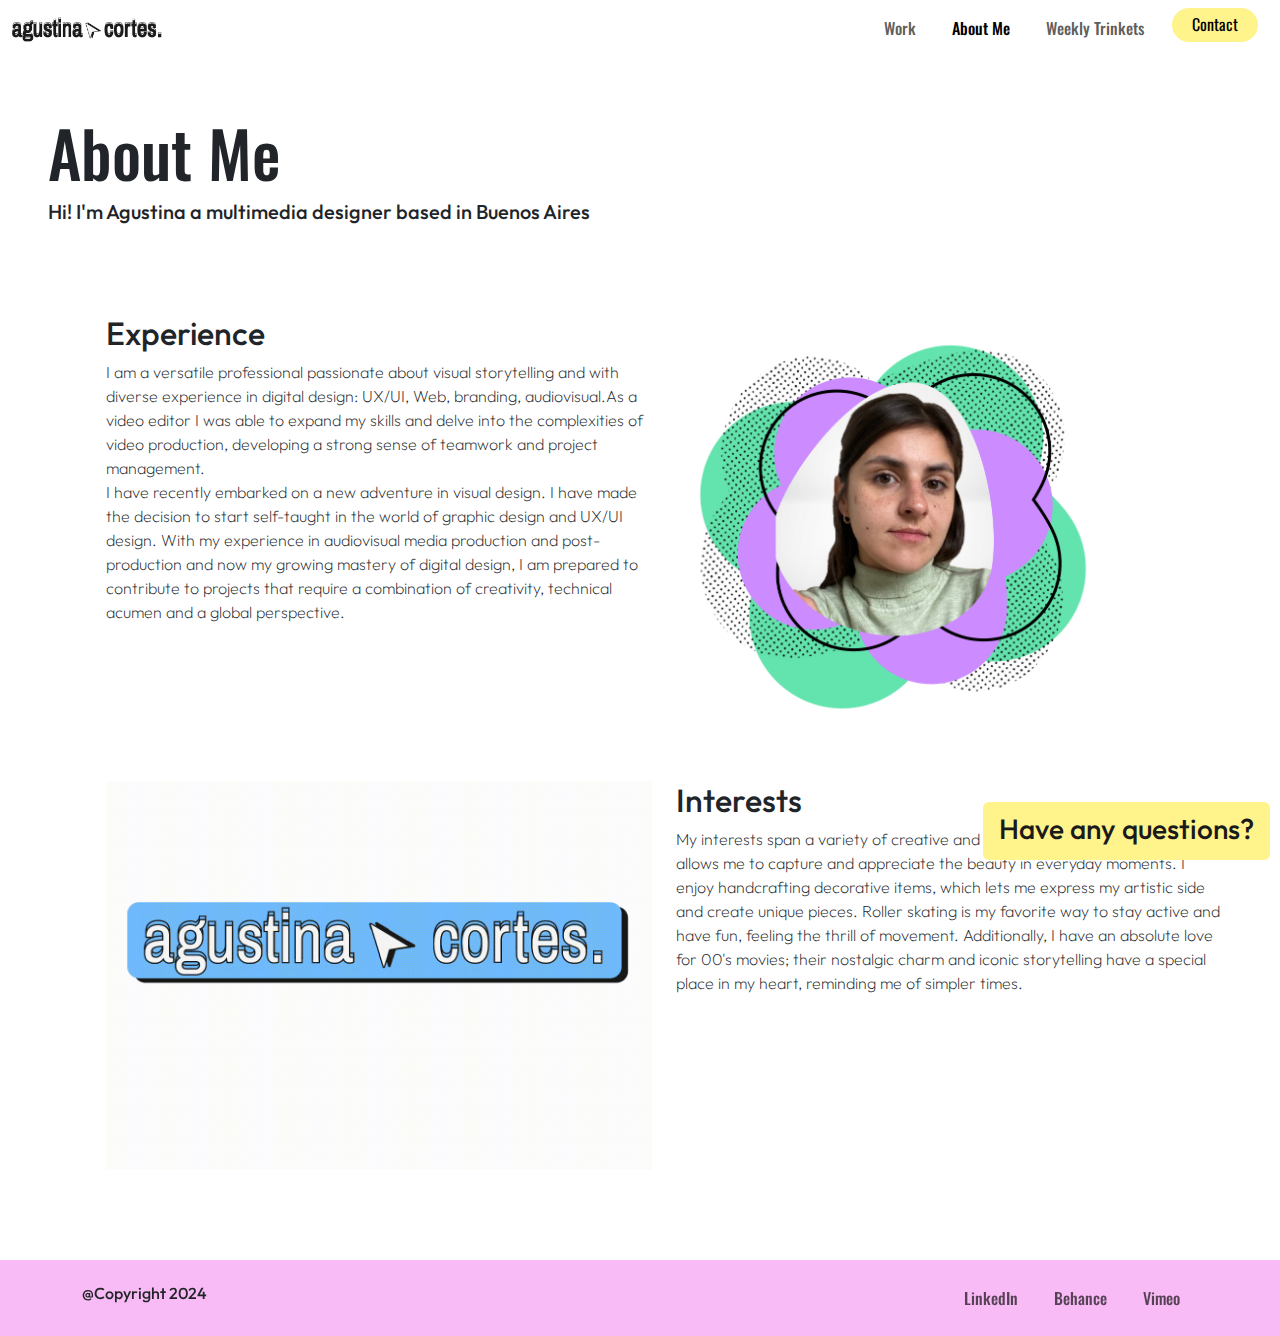
==== pages/aboutme.html @ 9999b574 "reentrega 2" ====
<!DOCTYPE html>
<html lang="en">
<head>
    <meta charset="UTF-8">
    <meta name="viewport" content="width=device-width, initial-scale=1.0">
    <title>AgustinaCortesPortfolio</title>
    <link rel="stylesheet" href="/styles/styles.css">
    <link rel="shortcut icon" href="/images/favicon1.png" type="image/x-icon">
      <!--link bootstrap css-->
      <link href="https://cdn.jsdelivr.net/npm/bootstrap@5.3.3/dist/css/bootstrap.min.css" rel="stylesheet" integrity="sha384-QWTKZyjpPEjISv5WaRU9OFeRpok6YctnYmDr5pNlyT2bRjXh0JMhjY6hW+ALEwIH" crossorigin="anonymous">
    
</head>


<body>
    <header>
      <nav class="navbar navbar-expand-lg">
        <div class="container-fluid">
          <a class="navbar-brand" href="/index.html">
            <img src="/images/logoac.png" alt="Portfolio" width="150">
          </a>
          <button class="navbar-toggler" type="button" data-bs-toggle="collapse" data-bs-target="#navbarNav" aria-controls="navbarNav" aria-expanded="false" aria-label="Toggle navigation">
            <span class="navbar-toggler-icon"></span>
          </button>
          <div class="collapse navbar-collapse" id="navbarNav">
            <ul class="navbar-nav ms-auto">
              <li class="nav-item">
                <a class="nav-link"  href="/index.html">Work</a>
              </li>
              <li class="nav-item">
                <a class="nav-link active" aria-current="page" href="./aboutme.html">About Me</a>
              </li>
              <li class="nav-item">
                <a class="nav-link" href="./trinkets.html">Weekly Trinkets</a>
              </li>
              <li class="nav-item">
                <a class="nav-linkbtn"   href="./contact.html"><button class="contact-btn">Contact</button></a>
              </li>
            </ul>
          </div>
        </div>
      </nav>
      <section class="headline ms-5 mt-5">
            
        About Me
    
        <h5>Hi! I'm Agustina a multimedia designer based in Buenos Aires</h5>

      </section>
    </header>

    <main class="margin-section ms-5">
      <div class="container">
        <div class="row mb-5">
          <article class="col col-lg-6 col-sm-md-10 " >
          <h2>Experience</h2>
          <p>I am a versatile professional passionate about visual storytelling and with diverse experience in digital design: UX/UI, Web, branding, audiovisual.As a video editor I was able to expand my skills and delve into the complexities of video production, developing a strong sense of teamwork and project management. <br> I have recently embarked on a new adventure in visual design. I have made the decision to start self-taught in the world of graphic design and UX/UI design. With my experience in audiovisual media production and post-production and now my growing mastery of digital design, I am prepared to contribute to projects that require a combination of creativity, technical acumen and a global perspective.</p>
          </article>
          <img id="profile" class="col col-lg-5 col-sm-md-10" src="/images/aboutme.png" alt="profilpic" width="50%">
        </div>
        <div id="Interests" class="row mt-5">
          <img  class="col-sm-md-10 col-lg-6" src="/images/giffabout.gif" alt="gif">
          <article class=" col-sm-md-10 col-lg-6 ">
           <h2>Interests</h2>
          <p>
          My interests span a variety of creative and active pursuits. Photography allows me to capture and appreciate the beauty in everyday moments. I enjoy handcrafting decorative items, which lets me express my artistic side and create unique pieces. Roller skating is my favorite way to stay active and have fun, feeling the thrill of movement. Additionally, I have an absolute love for 00's movies; their nostalgic charm and iconic storytelling have a special place in my heart, reminding me of simpler times.
          </p>
         </article>
        </div>
      </div>

    </main>


    <footer>
      <nav class="navbar navbar-expand-lg">
        <div class="container">
          <h6>@Copyright 2024</h6>
          <button class="navbar-toggler" type="button" data-bs-toggle="collapse" data-bs-target="#navbarNav" aria-controls="navbarNav" aria-expanded="false" aria-label="Toggle navigation">
            <span class="navbar-toggler-icon"></span>
          </button>
          <div class="collapse navbar-collapse" id="navbarNav">
            <ul class="navbar-nav ms-auto">
              <li class="nav-item">
                <a class="nav-link"
                  href="https://www.linkedin.com/in/agustina-cortes1129/"
                  target="_blank">LinkedIn</a>
              </li>
              <li class="nav-item">
                <a class="nav-link"
                  href="https://www.behance.net/agustinacorts1"
                  target="_blank">Behance</a>
              </li>
              <li class="nav-item">
                <a class="nav-link"
                  href="https://vimeo.com/agustinacortes"
                  target="_blank">Vimeo</a>
              </li>
            </ul>
          </div>
        </div>
      </nav>
      <a href="./contact.html"><button class="float"><h3>Have any questions?</h3></button></a>
      </footer>
      
        <!--link bootstrap js-->
    <script src="https://cdn.jsdelivr.net/npm/bootstrap@5.3.3/dist/js/bootstrap.bundle.min.js" integrity="sha384-YvpcrYf0tY3lHB60NNkmXc5s9fDVZLESaAA55NDzOxhy9GkcIdslK1eN7N6jIeHz" crossorigin="anonymous"></script>
</body>
</html>
---- styles/styles.css ----
@import url('https://fonts.googleapis.com/css2?family=Oswald:wght@200..700&family=Outfit:wght@100..900&display=swap');

* {
    margin: 0;
    padding: 0;
    box-sizing: border-box; 
}

<!--Tipografia-->
h1 {
    font-family: "Oswald", sans-serif;
    font-weight: 500;
    font-style: normal;
    font-size: 4rem;
}
h2 {
    font-family: "Outfit", sans-serif;
    font-optical-sizing: auto;
    font-weight: 500;
    font-style: normal;
    font-size: 2rem;
} 
h3 {
    font-family: "Outfit", sans-serif;
    font-optical-sizing: auto;
    font-weight: 500;
    font-style: normal;
    font-size: 1.25rem;
}
p {
    font-family: "Outfit", sans-serif;
    font-optical-sizing: auto;
    font-weight: 200;
    font-style: normal;
    font-size: 1rem;
}
h4 {
    text-decoration: none;
    font-family: "Oswald", sans-serif;
    font-optical-sizing: auto;
    font-weight: 500;
    font-style: normal;
    font-size: 1rem; 
}
h5 {
    font-family: "Outfit", sans-serif;
    font-optical-sizing: auto;
    font-weight: 500;
    font-style: normal;
    font-size: 0.75rem;
}
h6 {
    font-family: "Outfit", sans-serif;
    font-optical-sizing: auto;
    font-weight: 500;
    font-style: normal;
    font-size: 0.25rem;
}


.navbar {
    position: sticky;
    top: 0;
    z-index: 1;
}

.nav-item{
    text-decoration: none;
    font-family: "Oswald", sans-serif;
    font-optical-sizing: auto;
    font-weight: 500;
    font-style: normal;
    font-size: 1rem; 
    color: #1a1a1a;
    padding-inline: 10px;
    list-style-type: none;
}
.contact-btn {
    background-color:#FFF38B;
    border: none;
    border-radius: 20px;
    padding-inline: 20px;
    padding-top: 4px;
    padding-bottom: 6px;
}
.nav-linkbtn {
    text-decoration: none;
    font-family: "Oswald", sans-serif;
    font-optical-sizing: auto;
    font-weight: 500;
    font-style: normal;
    font-size: 1rem; 
    color: #1a1a1a;
   
}

.margin-section{
    margin-top: 90px;
    margin-bottom: 90px;
}
.hero {
    height: 70vh;
    background-image: url(/images/banner2.png);
    background-attachment:fixed;
    background-repeat: no-repeat;
    background-size: contain;
   
}
.headline{
    font-family: "Oswald", sans-serif;
    font-weight: 500;
    font-style: normal;
    font-size: 4rem;
}
.arrow-btn {
    margin-top: 100px;
    border: none;
    border-radius: 50%;
    width: 70px;
    height: 70px;
    display: flex;
    padding: 10px;
}
.arrow-btn img {
    width: 100%;
    height: 100%;
    object-fit: cover;
}

#projects {
    gap: 20px;
    text-align: center;
   
}

#card {
    background-color:rgb(212, 213, 213);
    padding: 20px;
    border-radius: 10px;
    display: flex;
    flex-direction: column ;
    gap:8px;
    cursor: pointer;
   justify-content: space-around;
}
.card-link {
    color: #1a1a1a;
    text-decoration: none;
}


#courses { 
    padding: 10px;
    text-align: center;
    text-wrap:balance;
}
#courses img {
    width: 70px;
    padding: 10px;
}


.contactbox {
    background-color:#fdf5ae;
    display: flex;
    flex-direction: column;
    padding-inline: 60px;
    padding-top: 20px;
    padding-bottom: 20px;
    gap:10px;
    margin-top:40px;
    width: 1000px;
}
.form-top {
    display:inline-flex;
    justify-content: space-between;
}
.input {
    display: flex;
    flex-direction: column;
    justify-items: start;
    padding-bottom: 16px;
    width: 45%;
}

input { 
    border: 0;
    border-radius: 3px;
    height: 35px;
}
textarea { 
    border: 0;
    border-radius: 5px;
}
.form-bottom {
    display: flex;
    flex-direction: column;
    justify-items: start;
    padding-bottom: 10px;
    gap:10px;
    font-family: "Outfit", sans-serif;
    font-optical-sizing: auto;
    font-weight: 200;
    font-style: normal;
    font-size: 1rem;
}
#submit {
    background-color:#CC8BFF;
    border: none;
    border-radius: 3px;
    padding-top: 12px;
    padding-bottom: 6px;
    width:100px;
}
#carousel-trinket {
    width: 100vh;
    background-color:#CC8BFF;
    border-radius: 6px;
    padding: 40px;
}
.carousel-caption {
    
    background-color: #1a1a1a;
}
.carousel-link{
    text-decoration: none;
    color: #f8bbf5;

}
#profile {
    width: 40%;
    height: max-content;
}
#interests p {
    text-align: right;
}
.float {
    background-color:#FFF38B;
    border: none;
    border-radius: 6px;
    padding-top: 10px;
    padding-inline:16px;
    padding-bottom: 6px;
    position: fixed;
    bottom: 40px;
    right: 10px;
    text-decoration: none;
    color: #1a1a1a;
}

footer {
    padding: 10px;
    bottom: 0;
    background-color: #f8bbf5;
}
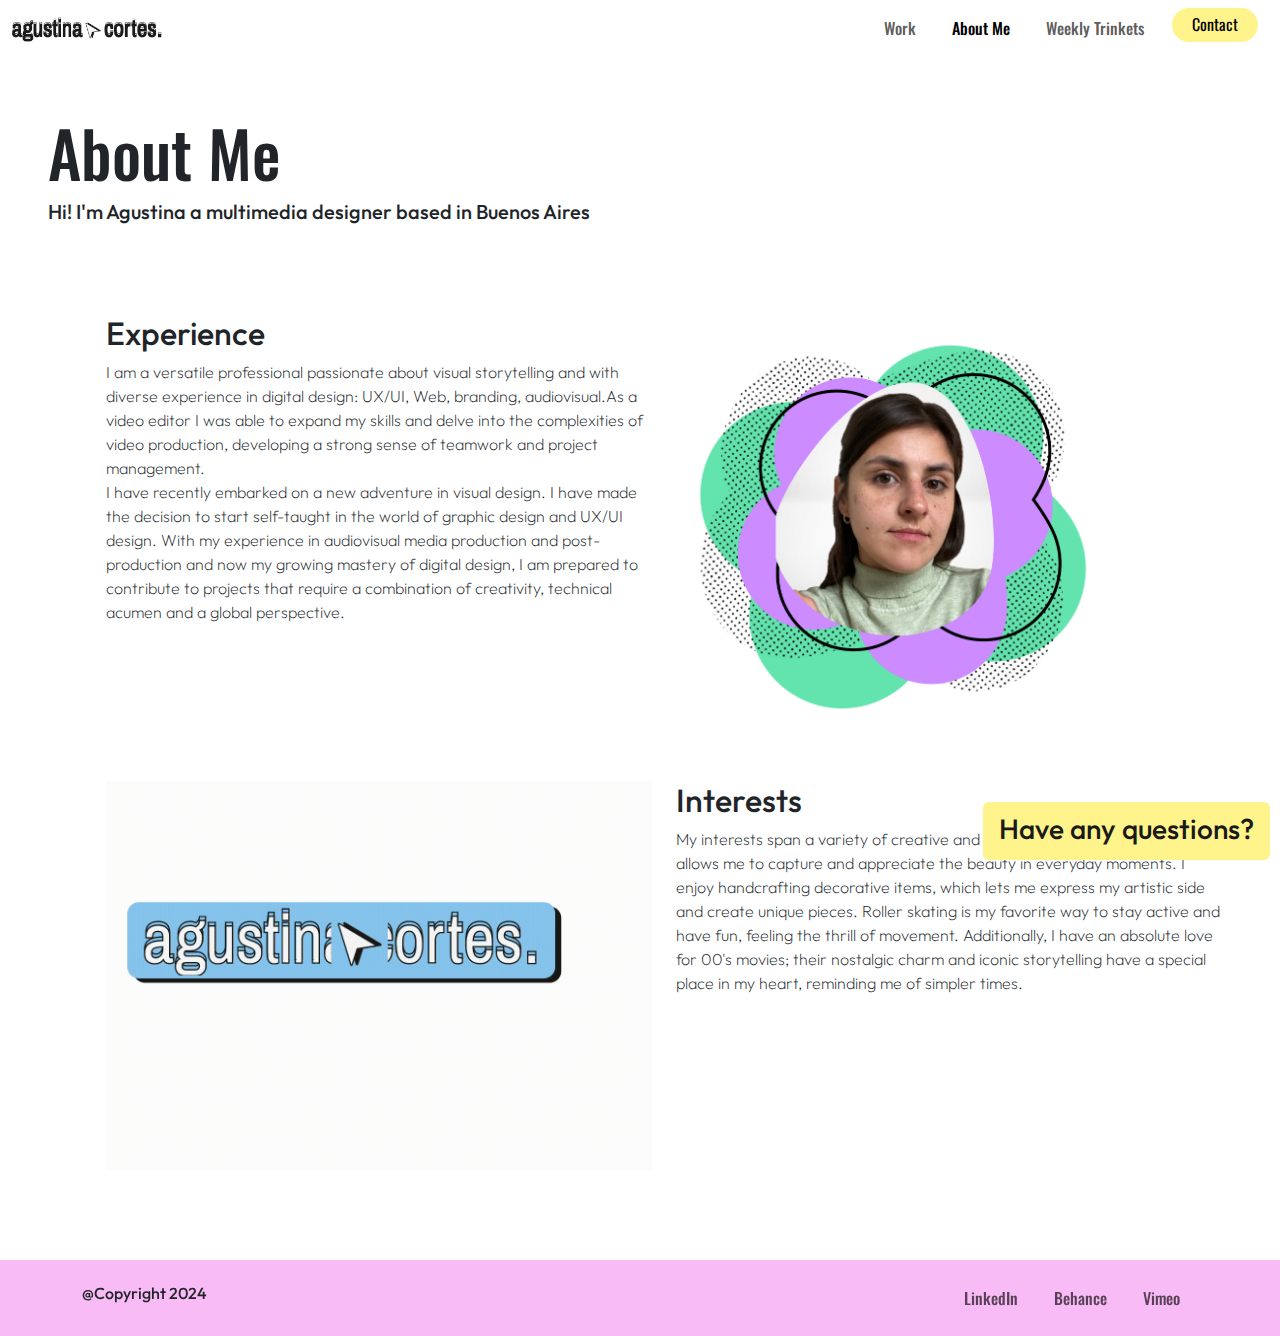
==== commit 07e572c6: "rutas t 2" ====
--- a/pages/aboutme.html
+++ b/pages/aboutme.html
@@ -17,7 +17,7 @@
       <nav class="navbar navbar-expand-lg">
         <div class="container-fluid">
           <a class="navbar-brand" href="/index.html">
-            <img src="/images/logoac.png" alt="Portfolio" width="150">
+            <img src="/images/logoac.png" alt="logo" width="150">
           </a>
           <button class="navbar-toggler" type="button" data-bs-toggle="collapse" data-bs-target="#navbarNav" aria-controls="navbarNav" aria-expanded="false" aria-label="Toggle navigation">
             <span class="navbar-toggler-icon"></span>
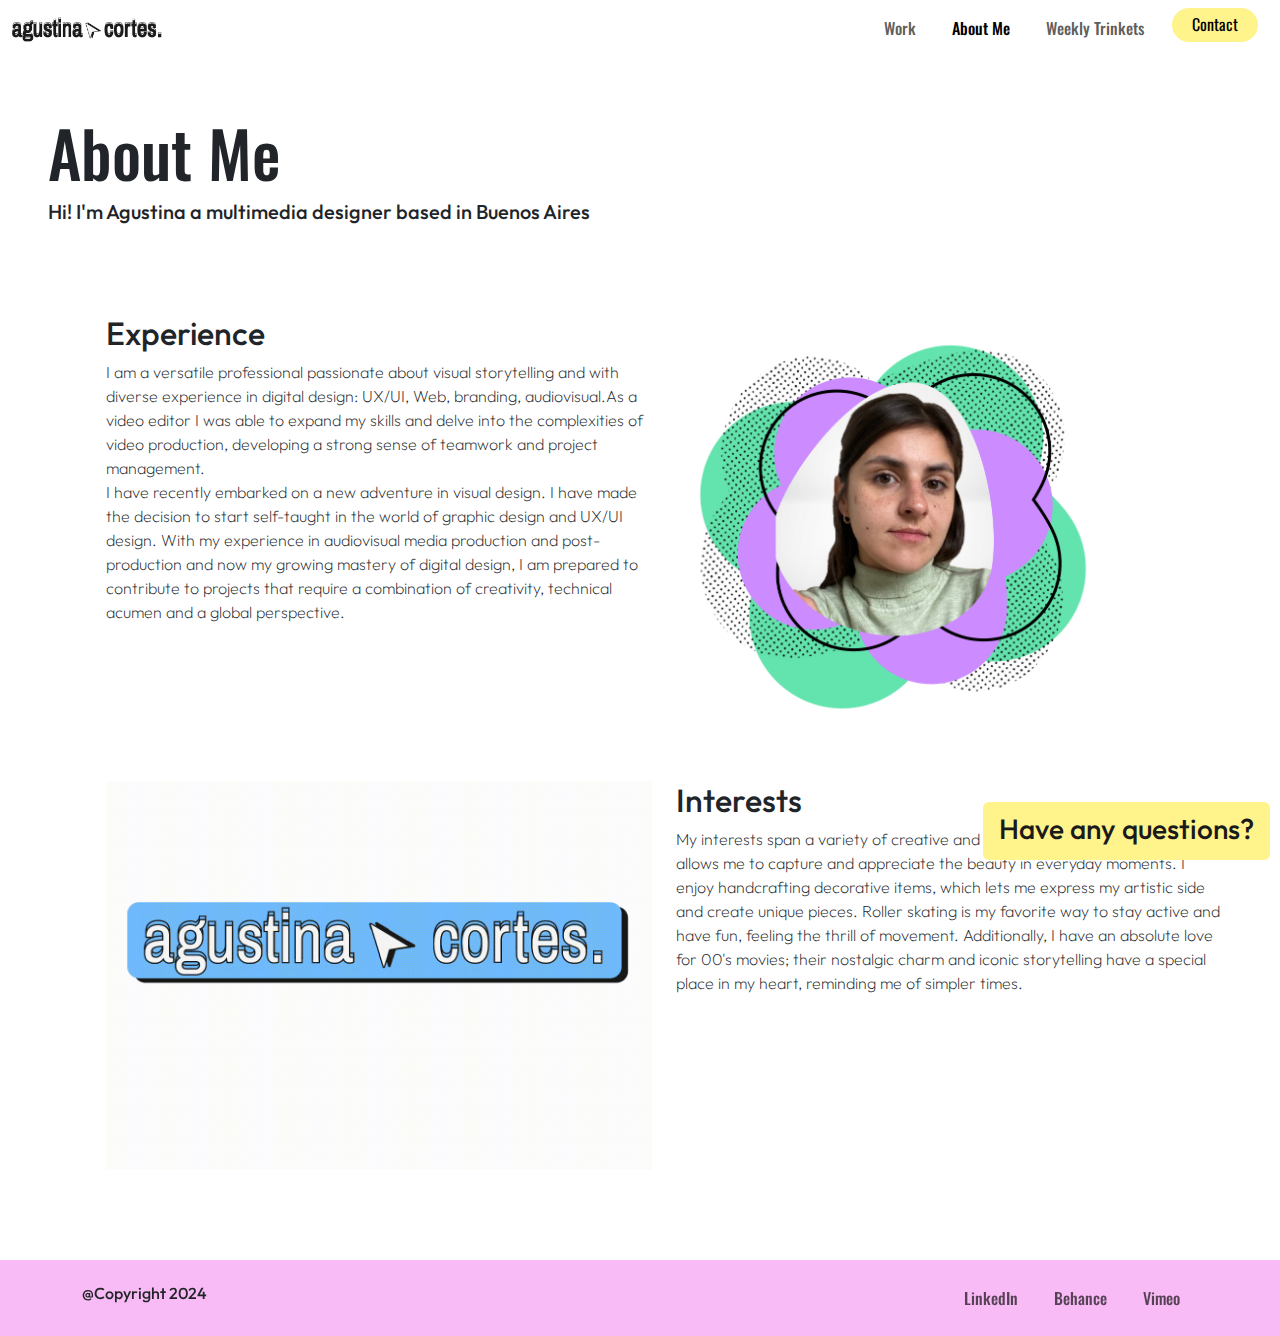
==== commit 4fc4c96f: "rutas 6" ====
--- a/pages/aboutme.html
+++ b/pages/aboutme.html
@@ -4,8 +4,8 @@
     <meta charset="UTF-8">
     <meta name="viewport" content="width=device-width, initial-scale=1.0">
     <title>AgustinaCortesPortfolio</title>
-    <link rel="stylesheet" href="/styles/styles.css">
-    <link rel="shortcut icon" href="/images/favicon1.png" type="image/x-icon">
+    <link rel="stylesheet" href="../styles/styles.css">
+    <link rel="shortcut icon" href="../images/favicon1.png" type="image/x-icon">
       <!--link bootstrap css-->
       <link href="https://cdn.jsdelivr.net/npm/bootstrap@5.3.3/dist/css/bootstrap.min.css" rel="stylesheet" integrity="sha384-QWTKZyjpPEjISv5WaRU9OFeRpok6YctnYmDr5pNlyT2bRjXh0JMhjY6hW+ALEwIH" crossorigin="anonymous">
     
@@ -16,8 +16,8 @@
     <header>
       <nav class="navbar navbar-expand-lg">
         <div class="container-fluid">
-          <a class="navbar-brand" href="/index.html">
-            <img src="/images/logoac.png" alt="logo" width="150">
+          <a class="navbar-brand" href="../index.html">
+            <img src="../images/logoac.png" alt="logo" width="150">
           </a>
           <button class="navbar-toggler" type="button" data-bs-toggle="collapse" data-bs-target="#navbarNav" aria-controls="navbarNav" aria-expanded="false" aria-label="Toggle navigation">
             <span class="navbar-toggler-icon"></span>
@@ -25,16 +25,16 @@
           <div class="collapse navbar-collapse" id="navbarNav">
             <ul class="navbar-nav ms-auto">
               <li class="nav-item">
-                <a class="nav-link"  href="/index.html">Work</a>
+                <a class="nav-link"  href="../index.html">Work</a>
               </li>
               <li class="nav-item">
-                <a class="nav-link active" aria-current="page" href="./aboutme.html">About Me</a>
+                <a class="nav-link active" aria-current="page" href="aboutme.html">About Me</a>
               </li>
               <li class="nav-item">
-                <a class="nav-link" href="./trinkets.html">Weekly Trinkets</a>
+                <a class="nav-link" href="trinkets.html">Weekly Trinkets</a>
               </li>
               <li class="nav-item">
-                <a class="nav-linkbtn"   href="./contact.html"><button class="contact-btn">Contact</button></a>
+                <a class="nav-linkbtn"   href="contact.html"><button class="contact-btn">Contact</button></a>
               </li>
             </ul>
           </div>
@@ -56,10 +56,10 @@
           <h2>Experience</h2>
           <p>I am a versatile professional passionate about visual storytelling and with diverse experience in digital design: UX/UI, Web, branding, audiovisual.As a video editor I was able to expand my skills and delve into the complexities of video production, developing a strong sense of teamwork and project management. <br> I have recently embarked on a new adventure in visual design. I have made the decision to start self-taught in the world of graphic design and UX/UI design. With my experience in audiovisual media production and post-production and now my growing mastery of digital design, I am prepared to contribute to projects that require a combination of creativity, technical acumen and a global perspective.</p>
           </article>
-          <img id="profile" class="col col-lg-5 col-sm-md-10" src="/images/aboutme.png" alt="profilpic" width="50%">
+          <img id="profile" class="col col-lg-5 col-sm-md-10" src="../images/aboutme.png" alt="profilpic" width="50%">
         </div>
         <div id="Interests" class="row mt-5">
-          <img  class="col-sm-md-10 col-lg-6" src="/images/giffabout.gif" alt="gif">
+          <img  class="col-sm-md-10 col-lg-6" src="../images/giffabout.gif" alt="gif">
           <article class=" col-sm-md-10 col-lg-6 ">
            <h2>Interests</h2>
           <p>
@@ -100,7 +100,7 @@
           </div>
         </div>
       </nav>
-      <a href="./contact.html"><button class="float"><h3>Have any questions?</h3></button></a>
+      <a href="contact.html"><button class="float"><h3>Have any questions?</h3></button></a>
       </footer>
       
         <!--link bootstrap js-->
--- a/styles/styles.css
+++ b/styles/styles.css
@@ -100,10 +100,11 @@
 }
 .hero {
     height: 70vh;
-    background-image: url(/images/banner2.png);
+    background-image: url(../images/banner2.png);
     background-attachment:fixed;
     background-repeat: no-repeat;
     background-size: contain;
+    margin-bottom: 50px;
    
 }
 .headline{
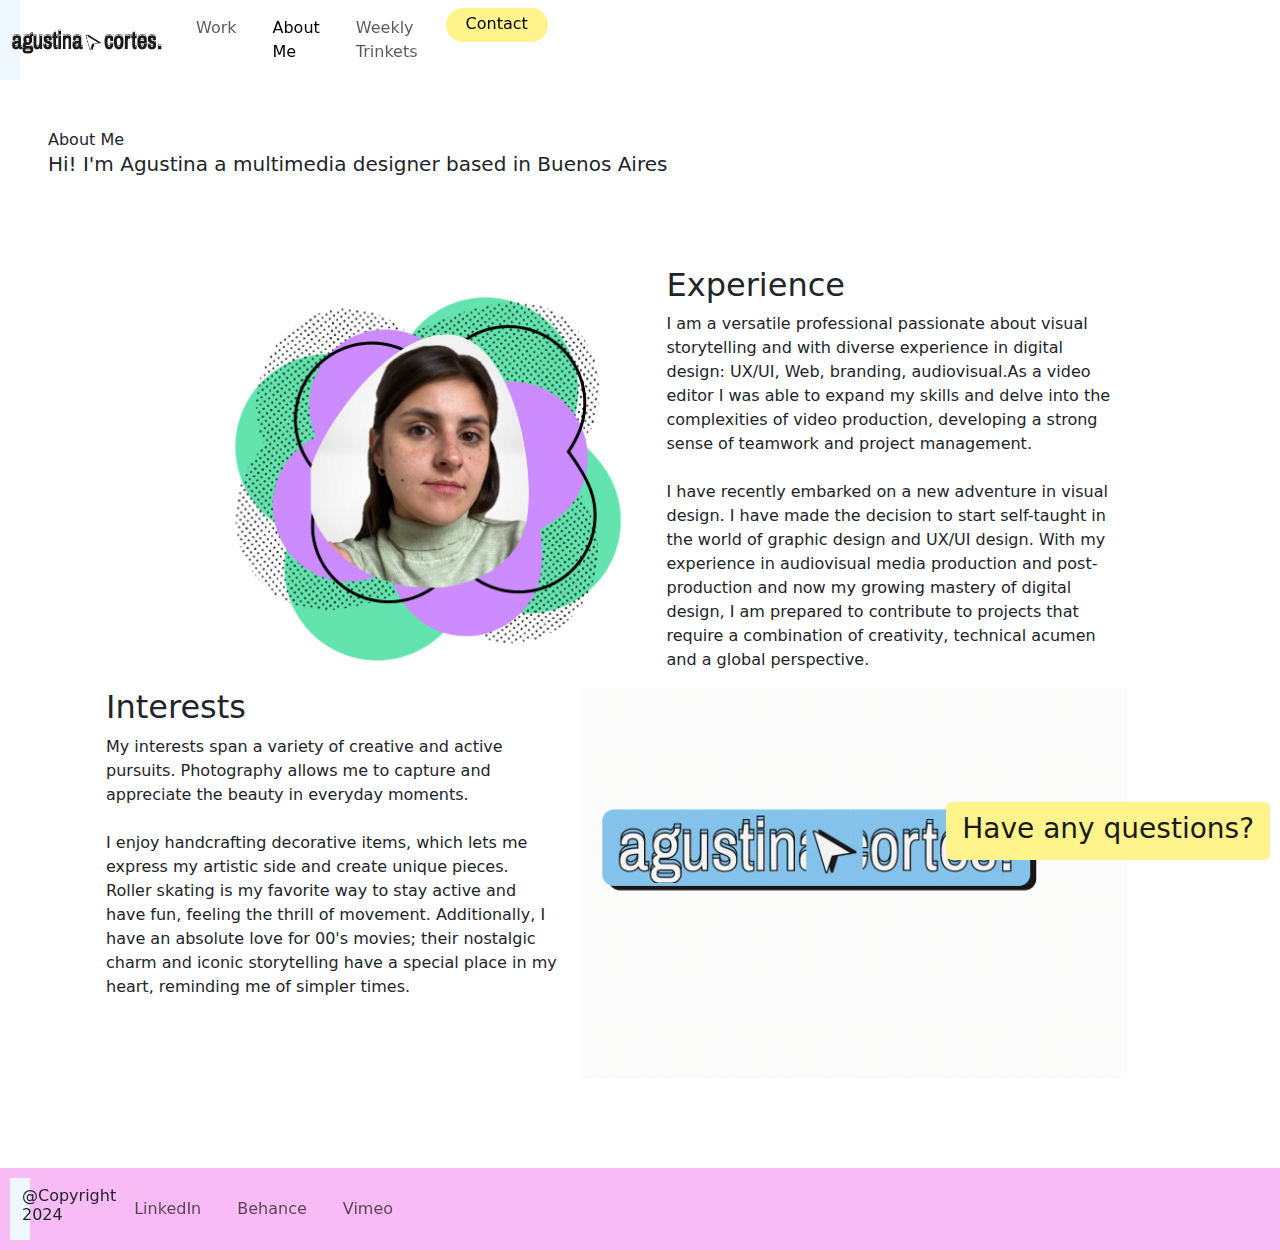
==== commit 9310a085: "sass" ====
--- a/pages/aboutme.html
+++ b/pages/aboutme.html
@@ -4,11 +4,11 @@
     <meta charset="UTF-8">
     <meta name="viewport" content="width=device-width, initial-scale=1.0">
     <title>AgustinaCortesPortfolio</title>
-    <link rel="stylesheet" href="../styles/styles.css">
+    
     <link rel="shortcut icon" href="../images/favicon1.png" type="image/x-icon">
       <!--link bootstrap css-->
       <link href="https://cdn.jsdelivr.net/npm/bootstrap@5.3.3/dist/css/bootstrap.min.css" rel="stylesheet" integrity="sha384-QWTKZyjpPEjISv5WaRU9OFeRpok6YctnYmDr5pNlyT2bRjXh0JMhjY6hW+ALEwIH" crossorigin="anonymous">
-    
+      <link rel="stylesheet" href="../styles/main.css">
 </head>
 
 
@@ -51,21 +51,22 @@
 
     <main class="margin-section ms-5">
       <div class="container">
-        <div class="row mb-5">
-          <article class="col col-lg-6 col-sm-md-10 " >
+        <div class="row justify-content-center">
+          <img id="profile" class="col-lg-6 col-sm-md-10" src="../images/aboutme.png" alt="profilpic" >
+          <article class="col-lg-5 col-sm-md-10 " >
           <h2>Experience</h2>
-          <p>I am a versatile professional passionate about visual storytelling and with diverse experience in digital design: UX/UI, Web, branding, audiovisual.As a video editor I was able to expand my skills and delve into the complexities of video production, developing a strong sense of teamwork and project management. <br> I have recently embarked on a new adventure in visual design. I have made the decision to start self-taught in the world of graphic design and UX/UI design. With my experience in audiovisual media production and post-production and now my growing mastery of digital design, I am prepared to contribute to projects that require a combination of creativity, technical acumen and a global perspective.</p>
+          <p>I am a versatile professional passionate about visual storytelling and with diverse experience in digital design: UX/UI, Web, branding, audiovisual.As a video editor I was able to expand my skills and delve into the complexities of video production, developing a strong sense of teamwork and project management. <br> <br> I have recently embarked on a new adventure in visual design. I have made the decision to start self-taught in the world of graphic design and UX/UI design. With my experience in audiovisual media production and post-production and now my growing mastery of digital design, I am prepared to contribute to projects that require a combination of creativity, technical acumen and a global perspective.</p>
           </article>
-          <img id="profile" class="col col-lg-5 col-sm-md-10" src="../images/aboutme.png" alt="profilpic" width="50%">
         </div>
-        <div id="Interests" class="row mt-5">
-          <img  class="col-sm-md-10 col-lg-6" src="../images/giffabout.gif" alt="gif">
-          <article class=" col-sm-md-10 col-lg-6 ">
+
+        <div id="Interests" class="row">
+          <article class=" col-sm-md-10 col-lg-5 ">
            <h2>Interests</h2>
           <p>
-          My interests span a variety of creative and active pursuits. Photography allows me to capture and appreciate the beauty in everyday moments. I enjoy handcrafting decorative items, which lets me express my artistic side and create unique pieces. Roller skating is my favorite way to stay active and have fun, feeling the thrill of movement. Additionally, I have an absolute love for 00's movies; their nostalgic charm and iconic storytelling have a special place in my heart, reminding me of simpler times.
+          My interests span a variety of creative and active pursuits. Photography allows me to capture and appreciate the beauty in everyday moments. <br><br>I enjoy handcrafting decorative items, which lets me express my artistic side and create unique pieces. Roller skating is my favorite way to stay active and have fun, feeling the thrill of movement. Additionally, I have an absolute love for 00's movies; their nostalgic charm and iconic storytelling have a special place in my heart, reminding me of simpler times.
           </p>
          </article>
+         <img  class="col-sm-md-5 col-lg-6" src="../images/giffabout.gif" alt="gif">
         </div>
       </div>
 
--- a/styles/main.css
+++ b/styles/main.css
@@ -0,0 +1 @@
+@import"https://fonts.googleapis.com/css2?family=Oswald:wght@200..700&family=Outfit:wght@100..900&display=swap";*{margin:0;padding:0;box-sizing:border-box}*::-moz-selection{background-color:#1a1a1a;color:#cc8bff}*::selection{background-color:#1a1a1a;color:#cc8bff}.navbar{position:sticky;top:0;z-index:1;background-color:#f0f8ff;width:20px}.navbar li{text-decoration:none;font-family:"Oswald",sans-serif,500,normal,1rem;color:#1a1a1a;padding-inline:10px;list-style-type:none}.navbar li .nav-linkbtn{text-decoration:none;font-family:"Oswald",sans-serif,500,normal,1rem;color:#1a1a1a}.navbar li .nav-linkbtn .contact-btn{background-color:#fff38b;border:none;border-radius:20px;padding-inline:20px;padding-top:4px;padding-bottom:6px}.navbar .navbar-toggler{border:none}.hero{height:80vh;background-image:url(../images/banner2.png);background-attachment:fixed;background-repeat:no-repeat;background-size:contain;margin-bottom:50px}.hero .headline{font-family:"Oswald",sans-serif,500,normal,6rem}.hero .arrow-btn{margin-top:100px;border:none;border-radius:50%;width:70px;height:70px;display:flex;padding:10px}.hero .arrow-btn img{width:100%;height:100%;-o-object-fit:cover;object-fit:cover}#projects{gap:20px;text-align:center}#projects #card{background-color:#fff38b;padding:20px;border-radius:10px;display:flex;flex-direction:column;gap:8px;cursor:pointer;justify-content:space-around}#projects #card a{color:#1a1a1a;text-decoration:none}.margin-section{margin-top:90px;margin-bottom:90px}.margin-section #courses{padding:10px;text-align:center;text-wrap:balance}.margin-section #courses img{width:70px;padding:10px}.contactbox{background-color:#fff38b;display:flex;flex-direction:column;padding-inline:60px;padding-top:20px;padding-bottom:20px;gap:10px;margin-top:40px;width:1000px}.contactbox .form-top{display:inline-flex;justify-content:space-between}.contactbox .form-top .input{display:flex;flex-direction:column;justify-items:start;padding-bottom:16px;width:45%}.contactbox .form-top input{border:0;border-radius:3px;height:35px}.contactbox .form-bottom{display:flex;flex-direction:column;justify-items:start;padding-bottom:10px;gap:10px}.contactbox .form-bottom textarea{border:0;border-radius:5px}.contactbox .btn-submit{background:#cc8bff;border:none;border-radius:3px;height:50px;padding-top:8px;width:100px;transition:background 1s,color 2s}.contactbox .btn-submit :hover{background:#1a1a1a;color:#cc8bff}footer{padding:10px;bottom:0;background-color:#f8bbf5}footer .float{background-color:#fff38b;border:none;border-radius:6px;padding-top:10px;padding-inline:16px;padding-bottom:6px;position:fixed;bottom:40px;right:10px;text-decoration:none;color:#1a1a1a}#profile{width:40%;height:-moz-max-content;height:max-content}#interests p{text-align:right}#carousel-trinket{width:300vh;background-color:#cc8bff;border-radius:6px;padding:40px}#carousel-trinket .carousel-caption{background-color:#1a1a1a}#carousel-trinket .carousel-caption a{text-decoration:none;color:#f8bbf5}.accordion-img{padding:20px}/*# sourceMappingURL=main.css.map */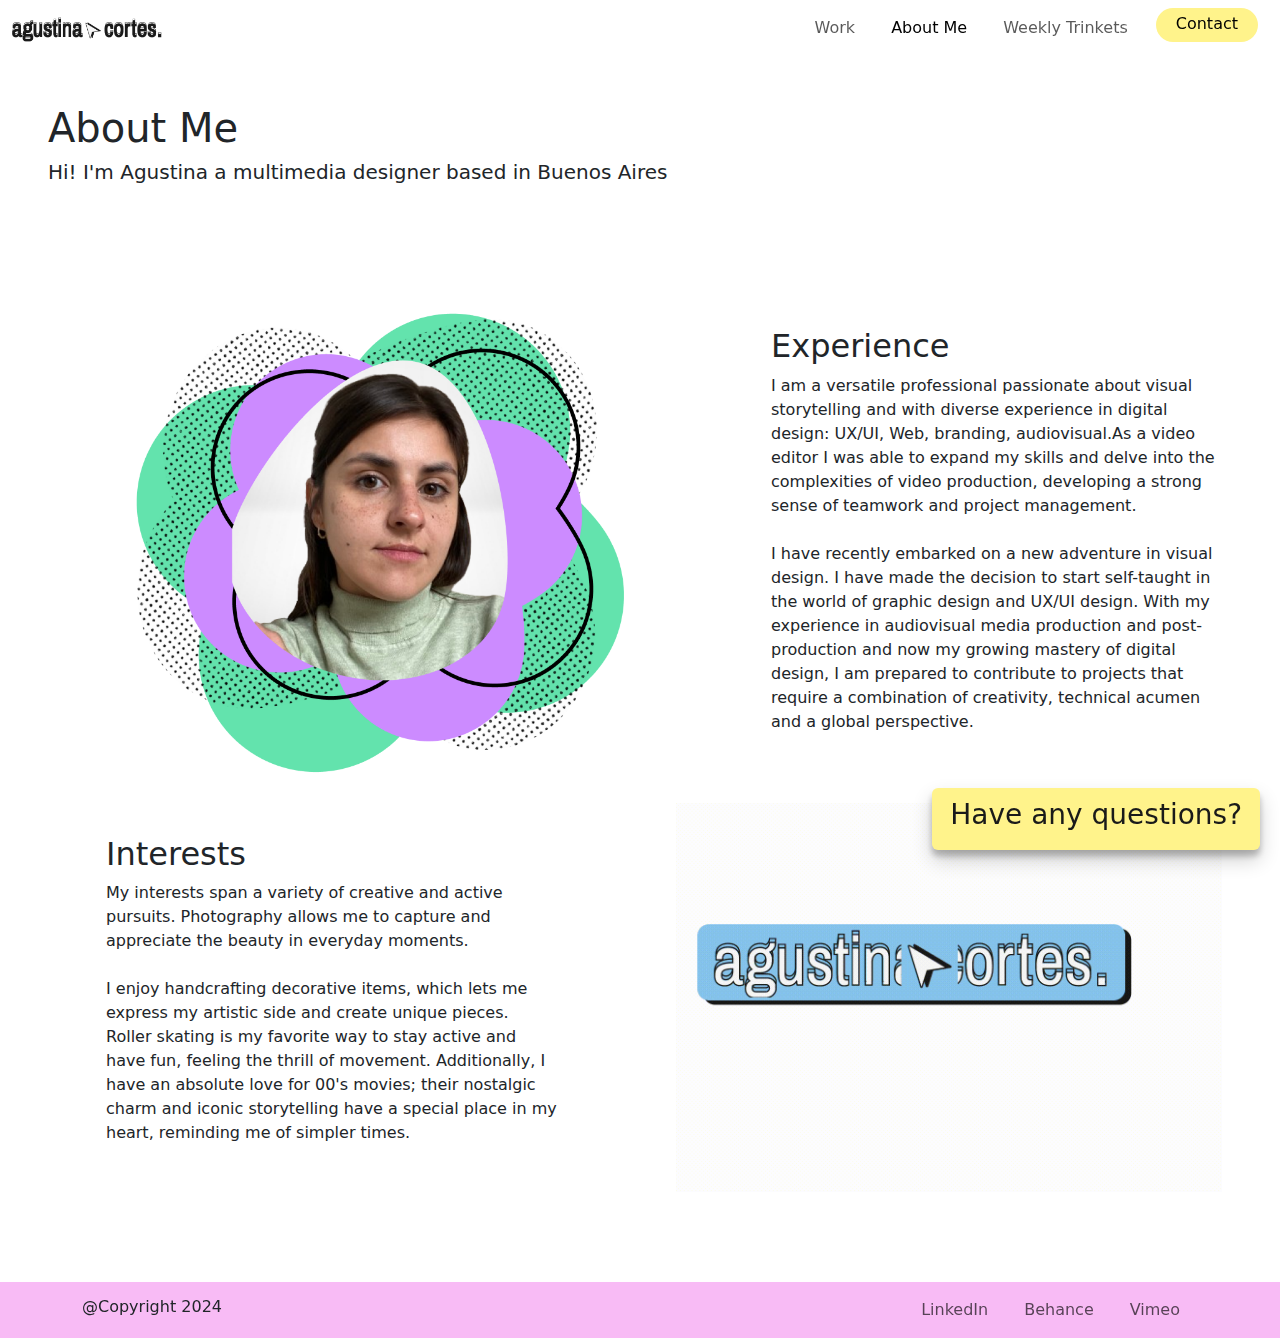
==== commit 5323032f: "animaciones" ====
--- a/pages/aboutme.html
+++ b/pages/aboutme.html
@@ -42,7 +42,7 @@
       </nav>
       <section class="headline ms-5 mt-5">
             
-        About Me
+        <h1>About Me</h1>
     
         <h5>Hi! I'm Agustina a multimedia designer based in Buenos Aires</h5>
 
@@ -51,22 +51,26 @@
 
     <main class="margin-section ms-5">
       <div class="container">
-        <div class="row justify-content-center">
-          <img id="profile" class="col-lg-6 col-sm-md-10" src="../images/aboutme.png" alt="profilpic" >
-          <article class="col-lg-5 col-sm-md-10 " >
+        <div class="row justify-content-between">
+          <div class="img-profile col-md-6 sm-12 align-items-center">
+          <img class="w-100" id="profile"  src="../images/aboutme.png" alt="profilpic" >
+          </div>
+          <article class="col-md-5 sm-12 d-flex flex-column justify-content-center" >
           <h2>Experience</h2>
           <p>I am a versatile professional passionate about visual storytelling and with diverse experience in digital design: UX/UI, Web, branding, audiovisual.As a video editor I was able to expand my skills and delve into the complexities of video production, developing a strong sense of teamwork and project management. <br> <br> I have recently embarked on a new adventure in visual design. I have made the decision to start self-taught in the world of graphic design and UX/UI design. With my experience in audiovisual media production and post-production and now my growing mastery of digital design, I am prepared to contribute to projects that require a combination of creativity, technical acumen and a global perspective.</p>
           </article>
         </div>
 
-        <div id="Interests" class="row">
-          <article class=" col-sm-md-10 col-lg-5 ">
+        <div id="Interests" class="row justify-content-between">
+          <article class="col-md-5 sm-12 d-flex flex-column justify-content-center">
            <h2>Interests</h2>
           <p>
           My interests span a variety of creative and active pursuits. Photography allows me to capture and appreciate the beauty in everyday moments. <br><br>I enjoy handcrafting decorative items, which lets me express my artistic side and create unique pieces. Roller skating is my favorite way to stay active and have fun, feeling the thrill of movement. Additionally, I have an absolute love for 00's movies; their nostalgic charm and iconic storytelling have a special place in my heart, reminding me of simpler times.
           </p>
          </article>
-         <img  class="col-sm-md-5 col-lg-6" src="../images/giffabout.gif" alt="gif">
+         <div class="col-md-6 col-sm-12 align-content-end">
+         <img  class="w-100" src="../images/giffabout.gif" alt="gif">
+        </div>
         </div>
       </div>
 
@@ -101,7 +105,7 @@
           </div>
         </div>
       </nav>
-      <a href="contact.html"><button class="float"><h3>Have any questions?</h3></button></a>
+      <a href="contact.html"><button class="float rounded"><h3>Have any questions?</h3></button></a>
       </footer>
       
         <!--link bootstrap js-->
--- a/styles/main.css
+++ b/styles/main.css
@@ -1 +1 @@
-@import"https://fonts.googleapis.com/css2?family=Oswald:wght@200..700&family=Outfit:wght@100..900&display=swap";*{margin:0;padding:0;box-sizing:border-box}*::-moz-selection{background-color:#1a1a1a;color:#cc8bff}*::selection{background-color:#1a1a1a;color:#cc8bff}.navbar{position:sticky;top:0;z-index:1;background-color:#f0f8ff;width:20px}.navbar li{text-decoration:none;font-family:"Oswald",sans-serif,500,normal,1rem;color:#1a1a1a;padding-inline:10px;list-style-type:none}.navbar li .nav-linkbtn{text-decoration:none;font-family:"Oswald",sans-serif,500,normal,1rem;color:#1a1a1a}.navbar li .nav-linkbtn .contact-btn{background-color:#fff38b;border:none;border-radius:20px;padding-inline:20px;padding-top:4px;padding-bottom:6px}.navbar .navbar-toggler{border:none}.hero{height:80vh;background-image:url(../images/banner2.png);background-attachment:fixed;background-repeat:no-repeat;background-size:contain;margin-bottom:50px}.hero .headline{font-family:"Oswald",sans-serif,500,normal,6rem}.hero .arrow-btn{margin-top:100px;border:none;border-radius:50%;width:70px;height:70px;display:flex;padding:10px}.hero .arrow-btn img{width:100%;height:100%;-o-object-fit:cover;object-fit:cover}#projects{gap:20px;text-align:center}#projects #card{background-color:#fff38b;padding:20px;border-radius:10px;display:flex;flex-direction:column;gap:8px;cursor:pointer;justify-content:space-around}#projects #card a{color:#1a1a1a;text-decoration:none}.margin-section{margin-top:90px;margin-bottom:90px}.margin-section #courses{padding:10px;text-align:center;text-wrap:balance}.margin-section #courses img{width:70px;padding:10px}.contactbox{background-color:#fff38b;display:flex;flex-direction:column;padding-inline:60px;padding-top:20px;padding-bottom:20px;gap:10px;margin-top:40px;width:1000px}.contactbox .form-top{display:inline-flex;justify-content:space-between}.contactbox .form-top .input{display:flex;flex-direction:column;justify-items:start;padding-bottom:16px;width:45%}.contactbox .form-top input{border:0;border-radius:3px;height:35px}.contactbox .form-bottom{display:flex;flex-direction:column;justify-items:start;padding-bottom:10px;gap:10px}.contactbox .form-bottom textarea{border:0;border-radius:5px}.contactbox .btn-submit{background:#cc8bff;border:none;border-radius:3px;height:50px;padding-top:8px;width:100px;transition:background 1s,color 2s}.contactbox .btn-submit :hover{background:#1a1a1a;color:#cc8bff}footer{padding:10px;bottom:0;background-color:#f8bbf5}footer .float{background-color:#fff38b;border:none;border-radius:6px;padding-top:10px;padding-inline:16px;padding-bottom:6px;position:fixed;bottom:40px;right:10px;text-decoration:none;color:#1a1a1a}#profile{width:40%;height:-moz-max-content;height:max-content}#interests p{text-align:right}#carousel-trinket{width:300vh;background-color:#cc8bff;border-radius:6px;padding:40px}#carousel-trinket .carousel-caption{background-color:#1a1a1a}#carousel-trinket .carousel-caption a{text-decoration:none;color:#f8bbf5}.accordion-img{padding:20px}/*# sourceMappingURL=main.css.map */+@import"https://fonts.googleapis.com/css2?family=Oswald:wght@200..700&family=Outfit:wght@100..900&display=swap";@keyframes rotacion{100%{transform:rotate(20deg)}}@keyframes wobble-hor-bottom{0%,100%{transform:translateX(0);transform-origin:50% 50%}15%{transform:translateX(-30px) rotate(-6deg)}30%{transform:translateX(15px) rotate(6deg)}45%{transform:translateX(-15px) rotate(-3.6deg)}60%{transform:translateX(9px) rotate(2.4deg)}75%{transform:translateX(-6px) rotate(-1.2deg)}}@keyframes pulsate-fwd{0%{transform:scale(1)}50%{transform:scale(1.1)}100%{transform:scale(1)}}*{margin:0;padding:0;box-sizing:border-box}*::-moz-selection{background-color:#cc8bff;color:#f0f8ff}*::selection{background-color:#cc8bff;color:#f0f8ff}.navbar{position:sticky;top:0;z-index:1}.navbar .nav-item{text-decoration:none;font-family:"Oswald",sans-serif,500,normal,1rem;color:#1a1a1a;padding-inline:10px;list-style-type:none}.navbar .nav-item .nav-linkbtn{text-decoration:none;font-family:"Oswald",sans-serif,500,normal,1rem;color:#1a1a1a}.navbar .nav-item .nav-linkbtn .contact-btn{background-color:#fff38b;border:none;border-radius:20px;padding-inline:20px;padding-top:4px;padding-bottom:6px}.navbar .nav-item .nav-linkbtn .contact-btn:hover{animation:pulsate-fwd .5s ease-in-out 2 both;animation-direction:alternate-reverse}.navbar .navbar-toggler{border:none}.hero{height:80vh;background-image:url(../images/banner2.png);background-attachment:fixed;background-repeat:no-repeat;background-size:contain}.hero .arrow-btn{margin-top:80px;border:none;border-radius:50%;width:70px;height:70px;display:flex;padding:10px;transition:transform 250ms ease-out}.hero .arrow-btn:hover{transform:scale(1.1);box-shadow:rgba(0,0,0,.2) 0px 8px 20px 0px,rgba(0,0,0,.06) 0px 0px 0px 1px}.hero .arrow-btn img{width:100%;height:100%;-o-object-fit:cover;object-fit:cover}#projects{text-align:center}#projects .card{background-color:#fff9d6;padding:20px;border-radius:10px;border:0;height:50vh;cursor:pointer;transition:all 400ms}#projects .card:hover{transform:scale(1.02) translateY(-6px) translateX(-6px);box-shadow:rgba(0,0,0,.25) 2.95px 1.95px 4.6px;background-color:#fff38b}#projects .card .card-link{color:#1a1a1a;text-decoration:none;transition:all 250ms}#projects .card .card-link:hover{color:#cc8bff}#projects .card img{align-self:center;width:400px;padding:10px}.margin-section{margin-top:90px;margin-bottom:90px}.margin-section #courses{padding:10px;text-align:center;text-wrap:balance}.margin-section #courses img{width:70px;padding:10px}.bottom{background-color:#fff38b;width:100%;height:20vh;text-align:center;padding:30px}.bottom .cta{border:0;background-color:#cc8bff;padding:15px;border-radius:6px;transition:background-color 300ms,color 400ms ease-in;animation:wobble-hor-bottom .8s both;animation-delay:8s;animation-iteration-count:3;animation-delay:2s}.bottom .cta:hover{background:#1a1a1a}.bottom .cta a{text-decoration:none;color:#1a1a1a}.bottom .cta a:hover{color:#cc8bff}.contactbox{background-color:#fff38b;padding-inline:30px;padding-top:20px;padding-bottom:20px}.contactbox .form-top{display:inline-flex;justify-content:space-between}.contactbox .form-top .input{display:flex;flex-direction:column;width:45%}.contactbox .form-top input{border:0;height:35px;border-radius:4px}.contactbox .form-bottom{display:flex;flex-direction:column;padding-bottom:10px;gap:10px}.contactbox .form-bottom textarea{border:0;border-radius:5px}.contactbox .btn-submit{background:#cc8bff;border:none;align-self:end;height:50px;padding-top:8px;width:120px;transition:background-color 300ms,color 400ms ease-in}.contactbox .btn-submit:hover{background:#1a1a1a;color:#cc8bff}.social-link li{transition:background-color 200ms,padding-inline-end 300ms ease-in;border-radius:40px}.social-link li:hover{background-color:#f8bbf5;width:-moz-fit-content;width:fit-content;padding-inline-end:16px}.contact-info img{animation-name:rotacion;animation-duration:2s;animation-iteration-count:infinite;animation-direction:alternate-reverse;animation-timing-function:ease-in-out}footer{bottom:0;background-color:#f8bbf5}footer .float{background-color:#fff38b;border:none;position:fixed;bottom:50px;right:20px;padding-inline:18px;padding-block:10px;text-decoration:none;color:#1a1a1a;box-shadow:rgba(0,0,0,.19) 0px 10px 20px,rgba(0,0,0,.23) 0px 6px 6px;transition:transform 250ms ease-out}footer .float:hover{transform:scale(1.1)}.img-profile img{animation-name:rotacion;animation-duration:2s;animation-iteration-count:infinite;animation-direction:alternate-reverse;animation-timing-function:ease-in-out}#carousel-trinket{width:300vh;background-color:#cc8bff;border-radius:6px;padding:40px}#carousel-trinket .carousel-caption{background-color:#fff38b;color:#1a1a1a;border-radius:6px;padding:8px}#carousel-trinket .carousel-caption .carousel-link{color:#cc8bff}.accordion-img{padding:20px}/*# sourceMappingURL=main.css.map */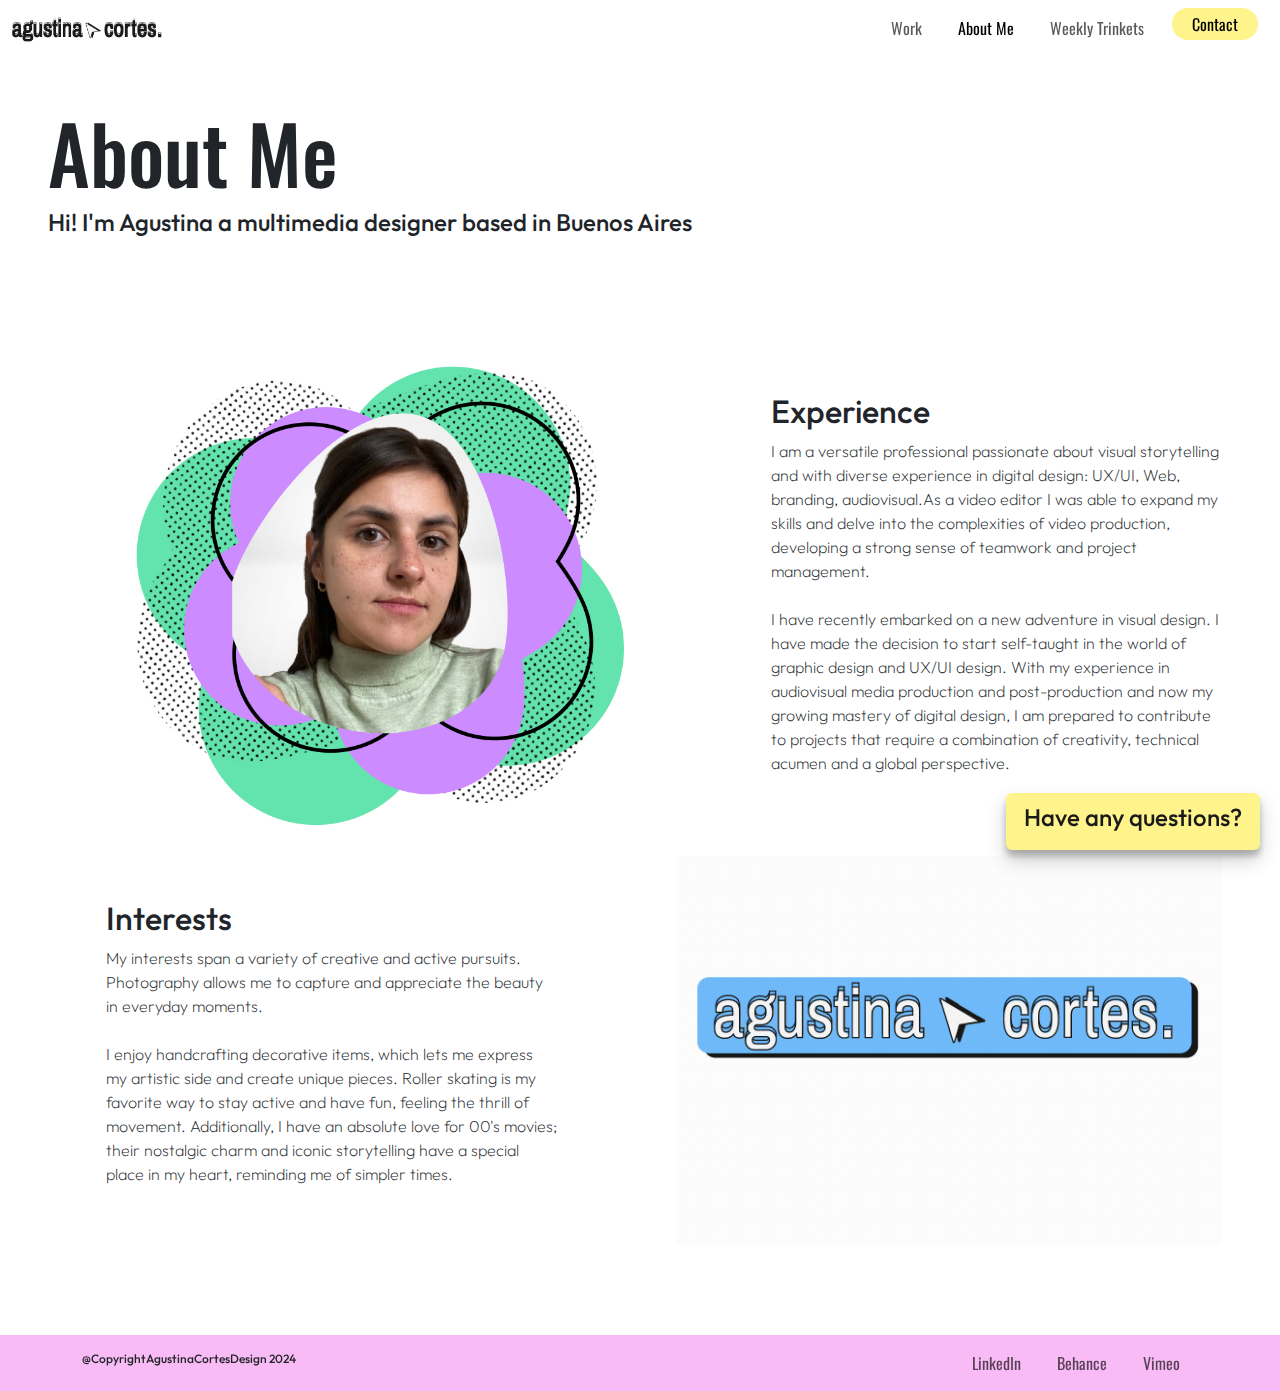
==== commit 70f0fc10: "final" ====
--- a/pages/aboutme.html
+++ b/pages/aboutme.html
@@ -3,11 +3,16 @@
 <head>
     <meta charset="UTF-8">
     <meta name="viewport" content="width=device-width, initial-scale=1.0">
-    <title>AgustinaCortesPortfolio</title>
-    
+    <title>AgustinaCortesPortfolio - About Me</title>
+    <meta name="description" content="A little bit more to get to know me.">
     <link rel="shortcut icon" href="../images/favicon1.png" type="image/x-icon">
-      <!--link bootstrap css-->
-      <link href="https://cdn.jsdelivr.net/npm/bootstrap@5.3.3/dist/css/bootstrap.min.css" rel="stylesheet" integrity="sha384-QWTKZyjpPEjISv5WaRU9OFeRpok6YctnYmDr5pNlyT2bRjXh0JMhjY6hW+ALEwIH" crossorigin="anonymous">
+    <meta name="keywords" content="Design, Portfolio, UX, UI, Web, Multimedia, Argentina, CV">
+
+    <!--link bootstrap css-->
+     <link href="https://cdn.jsdelivr.net/npm/bootstrap@5.3.3/dist/css/bootstrap.min.css" rel="stylesheet" integrity="sha384-QWTKZyjpPEjISv5WaRU9OFeRpok6YctnYmDr5pNlyT2bRjXh0JMhjY6hW+ALEwIH" crossorigin="anonymous">
+    <!--link aos-->
+     <link href="https://unpkg.com/aos@2.3.1/dist/aos.css" rel="stylesheet">
+    <!--link css-->
       <link rel="stylesheet" href="../styles/main.css">
 </head>
 
@@ -44,7 +49,7 @@
             
         <h1>About Me</h1>
     
-        <h5>Hi! I'm Agustina a multimedia designer based in Buenos Aires</h5>
+        <h3>Hi! I'm Agustina a multimedia designer based in Buenos Aires</h3>
 
       </section>
     </header>
@@ -80,7 +85,7 @@
     <footer>
       <nav class="navbar navbar-expand-lg">
         <div class="container">
-          <h6>@Copyright 2024</h6>
+          <h5>@CopyrightAgustinaCortesDesign 2024</h5>
           <button class="navbar-toggler" type="button" data-bs-toggle="collapse" data-bs-target="#navbarNav" aria-controls="navbarNav" aria-expanded="false" aria-label="Toggle navigation">
             <span class="navbar-toggler-icon"></span>
           </button>
@@ -109,6 +114,15 @@
       </footer>
       
         <!--link bootstrap js-->
-    <script src="https://cdn.jsdelivr.net/npm/bootstrap@5.3.3/dist/js/bootstrap.bundle.min.js" integrity="sha384-YvpcrYf0tY3lHB60NNkmXc5s9fDVZLESaAA55NDzOxhy9GkcIdslK1eN7N6jIeHz" crossorigin="anonymous"></script>
+    <script
+    src="https://cdn.jsdelivr.net/npm/bootstrap@5.3.3/dist/js/bootstrap.bundle.min.js"
+    integrity="sha384-YvpcrYf0tY3lHB60NNkmXc5s9fDVZLESaAA55NDzOxhy9GkcIdslK1eN7N6jIeHz"
+    crossorigin="anonymous"
+  ></script>
+  <!--link aos js-->
+  <script src="https://unpkg.com/aos@2.3.1/dist/aos.js"></script>
+  <script>
+    AOS.init();
+  </script>
 </body>
 </html> --- a/styles/main.css
+++ b/styles/main.css
@@ -1 +1 @@
-@import"https://fonts.googleapis.com/css2?family=Oswald:wght@200..700&family=Outfit:wght@100..900&display=swap";@keyframes rotacion{100%{transform:rotate(20deg)}}@keyframes wobble-hor-bottom{0%,100%{transform:translateX(0);transform-origin:50% 50%}15%{transform:translateX(-30px) rotate(-6deg)}30%{transform:translateX(15px) rotate(6deg)}45%{transform:translateX(-15px) rotate(-3.6deg)}60%{transform:translateX(9px) rotate(2.4deg)}75%{transform:translateX(-6px) rotate(-1.2deg)}}@keyframes pulsate-fwd{0%{transform:scale(1)}50%{transform:scale(1.1)}100%{transform:scale(1)}}*{margin:0;padding:0;box-sizing:border-box}*::-moz-selection{background-color:#cc8bff;color:#f0f8ff}*::selection{background-color:#cc8bff;color:#f0f8ff}.navbar{position:sticky;top:0;z-index:1}.navbar .nav-item{text-decoration:none;font-family:"Oswald",sans-serif,500,normal,1rem;color:#1a1a1a;padding-inline:10px;list-style-type:none}.navbar .nav-item .nav-linkbtn{text-decoration:none;font-family:"Oswald",sans-serif,500,normal,1rem;color:#1a1a1a}.navbar .nav-item .nav-linkbtn .contact-btn{background-color:#fff38b;border:none;border-radius:20px;padding-inline:20px;padding-top:4px;padding-bottom:6px}.navbar .nav-item .nav-linkbtn .contact-btn:hover{animation:pulsate-fwd .5s ease-in-out 2 both;animation-direction:alternate-reverse}.navbar .navbar-toggler{border:none}.hero{height:80vh;background-image:url(../images/banner2.png);background-attachment:fixed;background-repeat:no-repeat;background-size:contain}.hero .arrow-btn{margin-top:80px;border:none;border-radius:50%;width:70px;height:70px;display:flex;padding:10px;transition:transform 250ms ease-out}.hero .arrow-btn:hover{transform:scale(1.1);box-shadow:rgba(0,0,0,.2) 0px 8px 20px 0px,rgba(0,0,0,.06) 0px 0px 0px 1px}.hero .arrow-btn img{width:100%;height:100%;-o-object-fit:cover;object-fit:cover}#projects{text-align:center}#projects .card{background-color:#fff9d6;padding:20px;border-radius:10px;border:0;height:50vh;cursor:pointer;transition:all 400ms}#projects .card:hover{transform:scale(1.02) translateY(-6px) translateX(-6px);box-shadow:rgba(0,0,0,.25) 2.95px 1.95px 4.6px;background-color:#fff38b}#projects .card .card-link{color:#1a1a1a;text-decoration:none;transition:all 250ms}#projects .card .card-link:hover{color:#cc8bff}#projects .card img{align-self:center;width:400px;padding:10px}.margin-section{margin-top:90px;margin-bottom:90px}.margin-section #courses{padding:10px;text-align:center;text-wrap:balance}.margin-section #courses img{width:70px;padding:10px}.bottom{background-color:#fff38b;width:100%;height:20vh;text-align:center;padding:30px}.bottom .cta{border:0;background-color:#cc8bff;padding:15px;border-radius:6px;transition:background-color 300ms,color 400ms ease-in;animation:wobble-hor-bottom .8s both;animation-delay:8s;animation-iteration-count:3;animation-delay:2s}.bottom .cta:hover{background:#1a1a1a}.bottom .cta a{text-decoration:none;color:#1a1a1a}.bottom .cta a:hover{color:#cc8bff}.contactbox{background-color:#fff38b;padding-inline:30px;padding-top:20px;padding-bottom:20px}.contactbox .form-top{display:inline-flex;justify-content:space-between}.contactbox .form-top .input{display:flex;flex-direction:column;width:45%}.contactbox .form-top input{border:0;height:35px;border-radius:4px}.contactbox .form-bottom{display:flex;flex-direction:column;padding-bottom:10px;gap:10px}.contactbox .form-bottom textarea{border:0;border-radius:5px}.contactbox .btn-submit{background:#cc8bff;border:none;align-self:end;height:50px;padding-top:8px;width:120px;transition:background-color 300ms,color 400ms ease-in}.contactbox .btn-submit:hover{background:#1a1a1a;color:#cc8bff}.social-link li{transition:background-color 200ms,padding-inline-end 300ms ease-in;border-radius:40px}.social-link li:hover{background-color:#f8bbf5;width:-moz-fit-content;width:fit-content;padding-inline-end:16px}.contact-info img{animation-name:rotacion;animation-duration:2s;animation-iteration-count:infinite;animation-direction:alternate-reverse;animation-timing-function:ease-in-out}footer{bottom:0;background-color:#f8bbf5}footer .float{background-color:#fff38b;border:none;position:fixed;bottom:50px;right:20px;padding-inline:18px;padding-block:10px;text-decoration:none;color:#1a1a1a;box-shadow:rgba(0,0,0,.19) 0px 10px 20px,rgba(0,0,0,.23) 0px 6px 6px;transition:transform 250ms ease-out}footer .float:hover{transform:scale(1.1)}.img-profile img{animation-name:rotacion;animation-duration:2s;animation-iteration-count:infinite;animation-direction:alternate-reverse;animation-timing-function:ease-in-out}#carousel-trinket{width:300vh;background-color:#cc8bff;border-radius:6px;padding:40px}#carousel-trinket .carousel-caption{background-color:#fff38b;color:#1a1a1a;border-radius:6px;padding:8px}#carousel-trinket .carousel-caption .carousel-link{color:#cc8bff}.accordion-img{padding:20px}/*# sourceMappingURL=main.css.map */+@import"https://fonts.googleapis.com/css2?family=Oswald:wght@200..700&family=Outfit:wght@100..900&display=swap";@import"https://fonts.googleapis.com/css2?family=Oswald:wght@200..700&family=Outfit:wght@100..900&display=swap";h1{font-family:"Oswald";font-size:5rem}h2{font-family:"Outfit";font-size:2rem}h3{font-family:"Outfit";font-size:1.5rem}h4{font-family:"Oswald";font-size:1rem}h5{font-family:"Outfit";font-size:.75rem}h6{font-family:"Outfit";font-size:.25rem}p{font-family:"Outfit";font-weight:200;font-size:1rem}@keyframes rotacion{100%{transform:rotate(20deg)}}@keyframes wobble-hor-bottom{0%,100%{transform:translateX(0);transform-origin:50% 50%}15%{transform:translateX(-30px) rotate(-6deg)}30%{transform:translateX(15px) rotate(6deg)}45%{transform:translateX(-15px) rotate(-3.6deg)}60%{transform:translateX(9px) rotate(2.4deg)}75%{transform:translateX(-6px) rotate(-1.2deg)}}@keyframes pulsate-fwd{0%{transform:scale(1)}50%{transform:scale(1.1)}100%{transform:scale(1)}}*{margin:0;padding:0;box-sizing:border-box}*::-moz-selection{background-color:#cc8bff;color:#f0f8ff}*::selection{background-color:#cc8bff;color:#f0f8ff}footer{bottom:0;background-color:#f8bbf5}footer .nav-link{font-family:"Oswald";font-size:1rem}footer .float{background-color:#fff38b;border:none;position:fixed;bottom:50px;right:20px;padding-inline:18px;padding-block:10px;text-decoration:none;color:#1a1a1a;box-shadow:rgba(0,0,0,.19) 0px 10px 20px,rgba(0,0,0,.23) 0px 6px 6px;transition:transform 250ms ease-out}footer .float:hover{transform:scale(1.1)}.navbar{position:sticky;top:0;z-index:1}.navbar .nav-item{text-decoration:none;color:#1a1a1a;padding-inline:10px;list-style-type:none;font-family:"Oswald";font-size:1rem}.navbar .nav-item .nav-linkbtn{text-decoration:none;color:#1a1a1a}.navbar .nav-item .nav-linkbtn .contact-btn{background-color:#fff38b;border:none;border-radius:20px;padding-inline:20px;padding-block:4px}.navbar .nav-item .nav-linkbtn .contact-btn:hover{animation:pulsate-fwd .5s ease-in-out 2 both;animation-direction:alternate-reverse}.navbar .navbar-toggler{border:none}.hero{height:80vh;background-image:url(../images/banner2.png);background-attachment:fixed;background-repeat:no-repeat;background-size:contain}.hero .arrow-btn{margin-top:80px;border:none;border-radius:50%;width:70px;height:70px;display:flex;padding:10px;transition:transform 250ms ease-out}.hero .arrow-btn:hover{transform:scale(1.1);box-shadow:rgba(0,0,0,.2) 0px 8px 20px 0px,rgba(0,0,0,.06) 0px 0px 0px 1px}.hero .arrow-btn img{width:100%;height:100%;-o-object-fit:cover;object-fit:cover}h1{font-family:"Oswald";font-size:5rem}h2{font-family:"Outfit";font-size:2rem}h3{font-family:"Outfit";font-size:1.5rem}h4{font-family:"Oswald";font-size:1rem}h5{font-family:"Outfit";font-size:.75rem}h6{font-family:"Outfit";font-size:.25rem}p{font-family:"Outfit";font-weight:200;font-size:1rem}@keyframes rotacion{100%{transform:rotate(20deg)}}@keyframes wobble-hor-bottom{0%,100%{transform:translateX(0);transform-origin:50% 50%}15%{transform:translateX(-30px) rotate(-6deg)}30%{transform:translateX(15px) rotate(6deg)}45%{transform:translateX(-15px) rotate(-3.6deg)}60%{transform:translateX(9px) rotate(2.4deg)}75%{transform:translateX(-6px) rotate(-1.2deg)}}@keyframes pulsate-fwd{0%{transform:scale(1)}50%{transform:scale(1.1)}100%{transform:scale(1)}}#projects{text-align:center}#projects .card{background-color:#fff9d6;padding:20px;border-radius:10px;border:0;height:50vh;cursor:pointer;transition:all 400ms}#projects .card:hover{transform:scale(1.02) translateY(-6px) translateX(-6px);box-shadow:rgba(0,0,0,.25) 2.95px 1.95px 4.6px;background-color:#fff38b}#projects .card .card-link{color:#1a1a1a;text-decoration:none;transition:all 250ms}#projects .card .card-link:hover{color:#cc8bff}#projects .card img{align-self:center;width:400px;padding:10px}.margin-section{margin-top:90px;margin-bottom:90px}.margin-section #courses{padding:10px;text-align:center;text-wrap:balance}.margin-section #courses img{width:70px;padding:10px}.bottom{background-color:#fff38b;width:100%;padding:20px}.bottom .bottom-content{align-content:center;text-align:center}.bottom .bottom-content .cta{border:0;background-color:#cc8bff;height:50px;padding-top:8px;width:160px;transition:background-color 300ms,color 400ms ease-in;animation:wobble-hor-bottom .8s both;animation-delay:8s;animation-iteration-count:2;animation-delay:2s}.bottom .bottom-content .cta:hover{background:#1a1a1a}.bottom .bottom-content .cta a{text-decoration:none;color:#1a1a1a}.bottom .bottom-content .cta a:hover{color:#cc8bff}.bottom .img-bottom{animation-name:rotacion;animation-duration:2s;animation-iteration-count:infinite;animation-direction:alternate-reverse;animation-timing-function:ease-in-out}.contactbox{background-color:#fff38b;padding-inline:30px;padding-top:20px;padding-bottom:20px}.contactbox .form-top{display:inline-flex;justify-content:space-between}.contactbox .form-top .input{display:flex;flex-direction:column;width:45%}.contactbox .form-top input{border:0;height:35px;border-radius:4px}.contactbox .form-bottom{display:flex;flex-direction:column;padding-bottom:10px;gap:10px}.contactbox .form-bottom textarea{border:0;border-radius:5px}.contactbox .btn-submit{background:#cc8bff;border:none;align-self:end;height:50px;padding-top:8px;width:120px;transition:background-color 300ms,color 400ms ease-in}.contactbox .btn-submit:hover{background:#1a1a1a;color:#cc8bff}.social-link{font-family:"Outfit";font-size:1rem;text-wrap:nowrap}.social-link li{transition:background-color 200ms,padding-inline-end 300ms ease-in;border-radius:40px}.social-link li:hover{background-color:#f8bbf5;width:-moz-fit-content;width:fit-content;padding-inline-end:16px}.contact-info img{animation-name:rotacion;animation-duration:2s;animation-iteration-count:infinite;animation-direction:alternate-reverse;animation-timing-function:ease-in-out}.img-profile img{animation-name:rotacion;animation-duration:2s;animation-iteration-count:infinite;animation-direction:alternate-reverse;animation-timing-function:ease-in-out}#carousel-trinket{width:300vh;background-color:#cc8bff;border-radius:6px;padding:40px}#carousel-trinket .carousel-caption{background-color:#fff38b;color:#1a1a1a;border-radius:6px;padding:8px}#carousel-trinket .carousel-caption .carousel-link{color:#cc8bff}.accordion-button{background-color:#cc8bff !important}/*# sourceMappingURL=main.css.map */